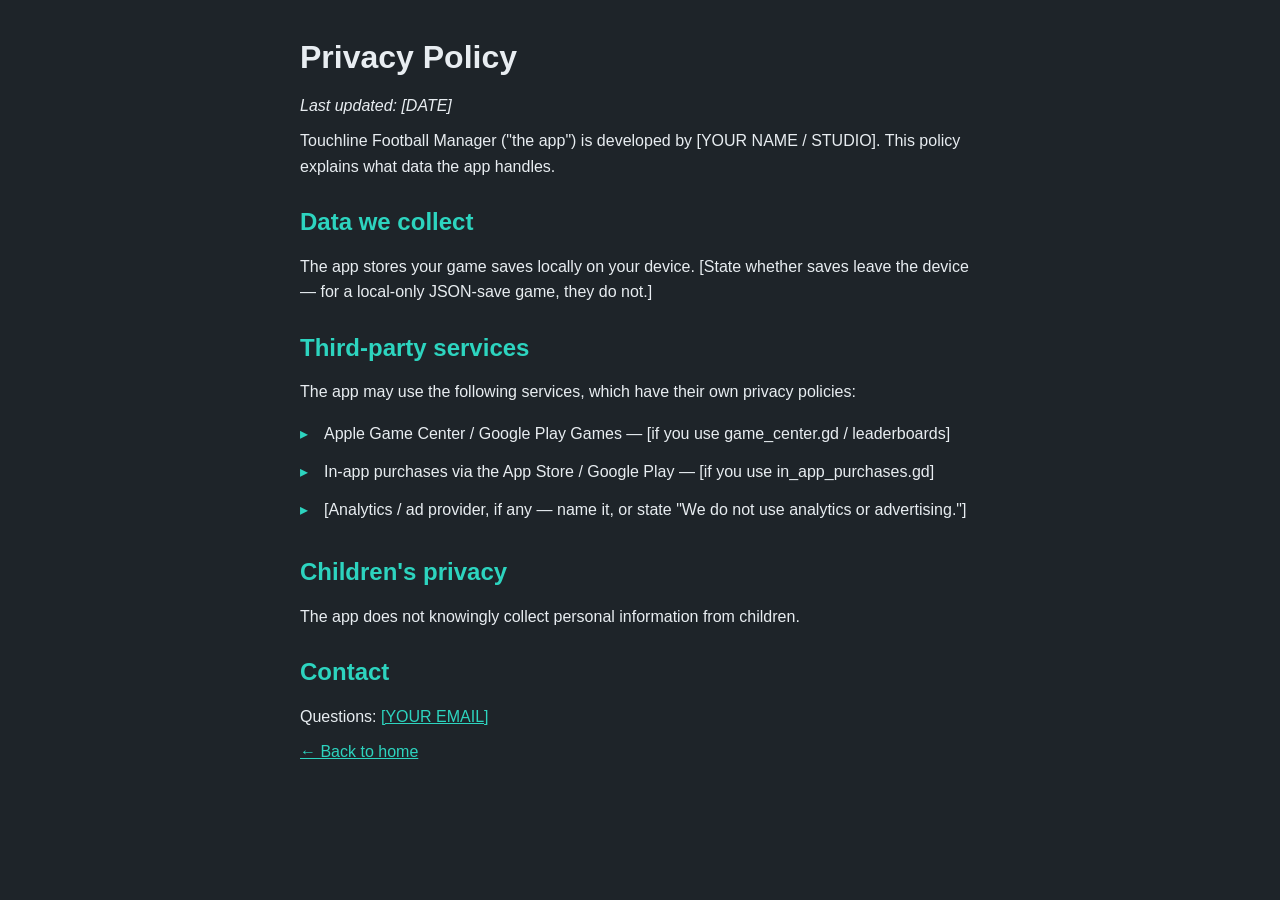
==== privacy.html @ 68ce2d56 "Add files via upload" ====
<!DOCTYPE html>
<html lang="en">
<head>
  <meta charset="UTF-8">
  <meta name="viewport" content="width=device-width, initial-scale=1.0">
  <title>Privacy Policy — Touchline Football Manager</title>
  <link rel="stylesheet" href="style.css">
</head>
<body>
  <main class="doc">
    <h1>Privacy Policy</h1>
    <p><em>Last updated: [DATE]</em></p>

    <p>Touchline Football Manager ("the app") is developed by [YOUR NAME / STUDIO]. This policy explains what data the app handles.</p>

    <h2>Data we collect</h2>
    <p>The app stores your game saves locally on your device. [State whether saves leave the device — for a local-only JSON-save game, they do not.]</p>

    <h2>Third-party services</h2>
    <p>The app may use the following services, which have their own privacy policies:</p>
    <ul>
      <li>Apple Game Center / Google Play Games — [if you use game_center.gd / leaderboards]</li>
      <li>In-app purchases via the App Store / Google Play — [if you use in_app_purchases.gd]</li>
      <li>[Analytics / ad provider, if any — name it, or state "We do not use analytics or advertising."]</li>
    </ul>

    <h2>Children's privacy</h2>
    <p>The app does not knowingly collect personal information from children.</p>

    <h2>Contact</h2>
    <p>Questions: <a href="mailto:[YOUR EMAIL]">[YOUR EMAIL]</a></p>

    <p><a href="index.html">← Back to home</a></p>
  </main>
</body>
</html>
---- style.css ----
:root {
  --bg: #1e2429;
  --panel: #283036;
  --teal: #2dd4bf;
  --text: #e8edf1;
  --muted: #9aa6b1;
}
* { box-sizing: border-box; margin: 0; padding: 0; }
body {
  font-family: -apple-system, BlinkMacSystemFont, "Segoe UI", Roboto, sans-serif;
  background: var(--bg);
  color: var(--text);
  line-height: 1.6;
}
header {
  text-align: center;
  padding: 3rem 1rem 2rem;
  background: var(--panel);
}
header h1 { color: var(--teal); font-size: 2rem; }
.tagline { color: var(--muted); margin-top: .5rem; }
main { max-width: 720px; margin: 0 auto; padding: 2rem 1.25rem; }
.banner { width: 100%; border-radius: 12px; margin-bottom: 1.5rem; }
.badges { display: flex; gap: 1rem; justify-content: center; flex-wrap: wrap; }
.badges img { height: 48px; }
section { margin: 2.5rem 0; }
h2 { color: var(--teal); margin-bottom: .75rem; }
ul { list-style: none; }
li { padding: .4rem 0; padding-left: 1.5rem; position: relative; }
li::before { content: "▸"; color: var(--teal); position: absolute; left: 0; }
.doc h2 { margin-top: 1.5rem; }
.doc p { margin: .6rem 0; }
a { color: var(--teal); }
footer {
  text-align: center;
  padding: 2rem 1rem;
  color: var(--muted);
  border-top: 1px solid var(--panel);
}
footer nav { margin-bottom: .75rem; }
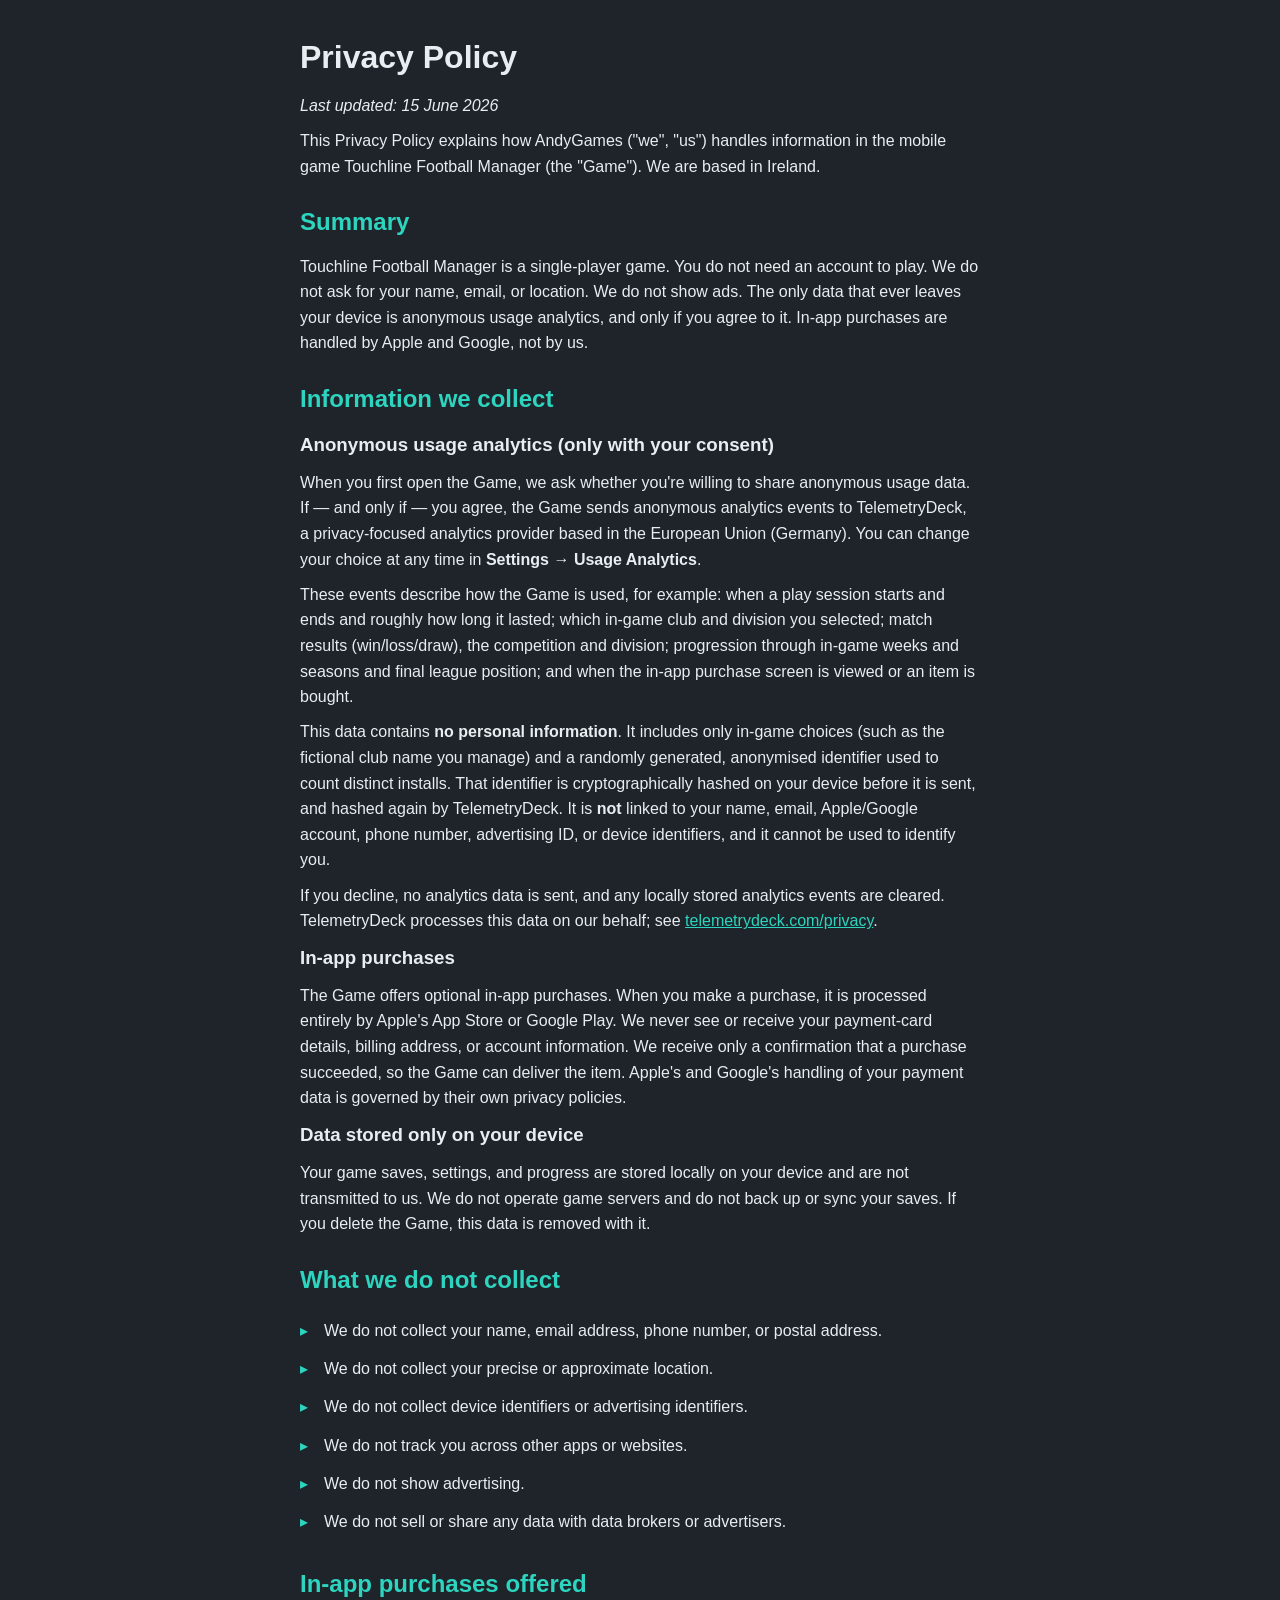
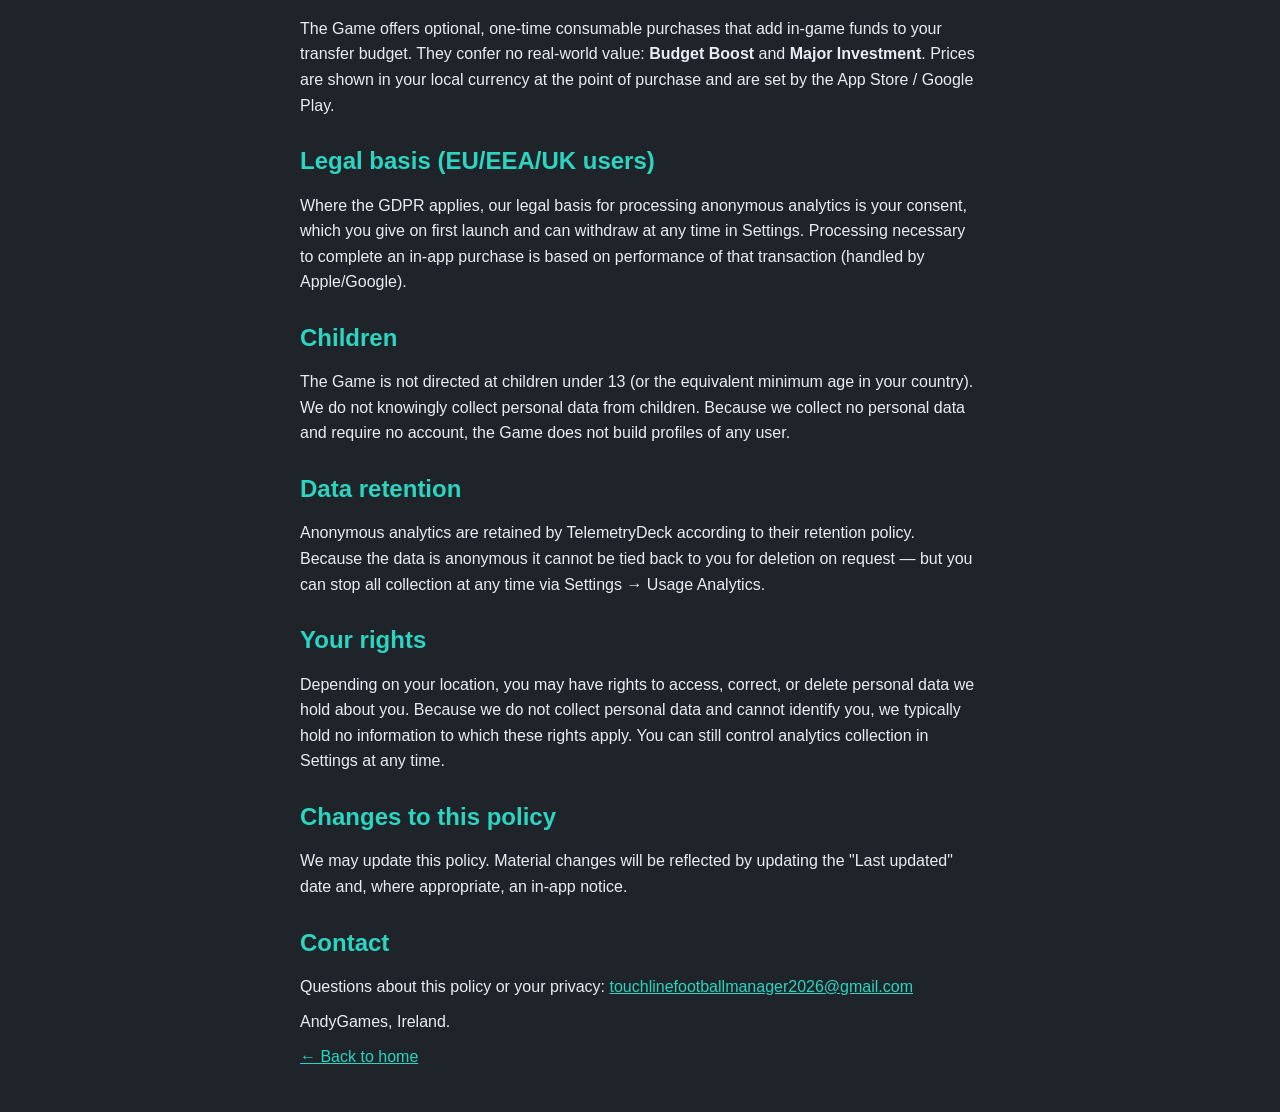
==== commit 93a63c06: "Update privacy.html" ====
--- a/privacy.html
+++ b/privacy.html
@@ -9,28 +9,59 @@
 <body>
   <main class="doc">
     <h1>Privacy Policy</h1>
-    <p><em>Last updated: [DATE]</em></p>
-
-    <p>Touchline Football Manager ("the app") is developed by [YOUR NAME / STUDIO]. This policy explains what data the app handles.</p>
-
-    <h2>Data we collect</h2>
-    <p>The app stores your game saves locally on your device. [State whether saves leave the device — for a local-only JSON-save game, they do not.]</p>
-
-    <h2>Third-party services</h2>
-    <p>The app may use the following services, which have their own privacy policies:</p>
+    <p><em>Last updated: 15 June 2026</em></p>
+    <p>This Privacy Policy explains how AndyGames ("we", "us") handles information in the mobile game Touchline Football Manager (the "Game"). We are based in Ireland.</p>
+ 
+    <h2>Summary</h2>
+    <p>Touchline Football Manager is a single-player game. You do not need an account to play. We do not ask for your name, email, or location. We do not show ads. The only data that ever leaves your device is anonymous usage analytics, and only if you agree to it. In-app purchases are handled by Apple and Google, not by us.</p>
+ 
+    <h2>Information we collect</h2>
+ 
+    <h3>Anonymous usage analytics (only with your consent)</h3>
+    <p>When you first open the Game, we ask whether you're willing to share anonymous usage data. If — and only if — you agree, the Game sends anonymous analytics events to TelemetryDeck, a privacy-focused analytics provider based in the European Union (Germany). You can change your choice at any time in <strong>Settings → Usage Analytics</strong>.</p>
+    <p>These events describe how the Game is used, for example: when a play session starts and ends and roughly how long it lasted; which in-game club and division you selected; match results (win/loss/draw), the competition and division; progression through in-game weeks and seasons and final league position; and when the in-app purchase screen is viewed or an item is bought.</p>
+    <p>This data contains <strong>no personal information</strong>. It includes only in-game choices (such as the fictional club name you manage) and a randomly generated, anonymised identifier used to count distinct installs. That identifier is cryptographically hashed on your device before it is sent, and hashed again by TelemetryDeck. It is <strong>not</strong> linked to your name, email, Apple/Google account, phone number, advertising ID, or device identifiers, and it cannot be used to identify you.</p>
+    <p>If you decline, no analytics data is sent, and any locally stored analytics events are cleared. TelemetryDeck processes this data on our behalf; see <a href="https://telemetrydeck.com/privacy/">telemetrydeck.com/privacy</a>.</p>
+ 
+    <h3>In-app purchases</h3>
+    <p>The Game offers optional in-app purchases. When you make a purchase, it is processed entirely by Apple's App Store or Google Play. We never see or receive your payment-card details, billing address, or account information. We receive only a confirmation that a purchase succeeded, so the Game can deliver the item. Apple's and Google's handling of your payment data is governed by their own privacy policies.</p>
+ 
+    <h3>Data stored only on your device</h3>
+    <p>Your game saves, settings, and progress are stored locally on your device and are not transmitted to us. We do not operate game servers and do not back up or sync your saves. If you delete the Game, this data is removed with it.</p>
+ 
+    <h2>What we do not collect</h2>
     <ul>
-      <li>Apple Game Center / Google Play Games — [if you use game_center.gd / leaderboards]</li>
-      <li>In-app purchases via the App Store / Google Play — [if you use in_app_purchases.gd]</li>
-      <li>[Analytics / ad provider, if any — name it, or state "We do not use analytics or advertising."]</li>
+      <li>We do not collect your name, email address, phone number, or postal address.</li>
+      <li>We do not collect your precise or approximate location.</li>
+      <li>We do not collect device identifiers or advertising identifiers.</li>
+      <li>We do not track you across other apps or websites.</li>
+      <li>We do not show advertising.</li>
+      <li>We do not sell or share any data with data brokers or advertisers.</li>
     </ul>
-
-    <h2>Children's privacy</h2>
-    <p>The app does not knowingly collect personal information from children.</p>
-
+ 
+    <h2>In-app purchases offered</h2>
+    <p>The Game offers optional, one-time consumable purchases that add in-game funds to your transfer budget. They confer no real-world value: <strong>Budget Boost</strong> and <strong>Major Investment</strong>. Prices are shown in your local currency at the point of purchase and are set by the App Store / Google Play.</p>
+ 
+    <h2>Legal basis (EU/EEA/UK users)</h2>
+    <p>Where the GDPR applies, our legal basis for processing anonymous analytics is your consent, which you give on first launch and can withdraw at any time in Settings. Processing necessary to complete an in-app purchase is based on performance of that transaction (handled by Apple/Google).</p>
+ 
+    <h2>Children</h2>
+    <p>The Game is not directed at children under 13 (or the equivalent minimum age in your country). We do not knowingly collect personal data from children. Because we collect no personal data and require no account, the Game does not build profiles of any user.</p>
+ 
+    <h2>Data retention</h2>
+    <p>Anonymous analytics are retained by TelemetryDeck according to their retention policy. Because the data is anonymous it cannot be tied back to you for deletion on request — but you can stop all collection at any time via Settings → Usage Analytics.</p>
+ 
+    <h2>Your rights</h2>
+    <p>Depending on your location, you may have rights to access, correct, or delete personal data we hold about you. Because we do not collect personal data and cannot identify you, we typically hold no information to which these rights apply. You can still control analytics collection in Settings at any time.</p>
+ 
+    <h2>Changes to this policy</h2>
+    <p>We may update this policy. Material changes will be reflected by updating the "Last updated" date and, where appropriate, an in-app notice.</p>
+ 
     <h2>Contact</h2>
-    <p>Questions: <a href="mailto:[YOUR EMAIL]">[YOUR EMAIL]</a></p>
+    <p>Questions about this policy or your privacy: <a href="mailto:touchlinefootballmanager2026@gmail.com">touchlinefootballmanager2026@gmail.com</a></p>
+    <p>AndyGames, Ireland.</p>
 
     <p><a href="index.html">← Back to home</a></p>
   </main>
 </body>
-</html>+</html>
--- a/style.css
+++ b/style.css
@@ -20,7 +20,7 @@
 header h1 { color: var(--teal); font-size: 2rem; }
 .tagline { color: var(--muted); margin-top: .5rem; }
 main { max-width: 720px; margin: 0 auto; padding: 2rem 1.25rem; }
-.banner { width: 100%; border-radius: 12px; margin-bottom: 1.5rem; }
+.banner { width: 260px; max-width: 100%; height: auto; display: block; margin: 0 auto; }
 .badges { display: flex; gap: 1rem; justify-content: center; flex-wrap: wrap; }
 .badges img { height: 48px; }
 section { margin: 2.5rem 0; }
@@ -37,4 +37,4 @@
   color: var(--muted);
   border-top: 1px solid var(--panel);
 }
-footer nav { margin-bottom: .75rem; }+footer nav { margin-bottom: .75rem; }
